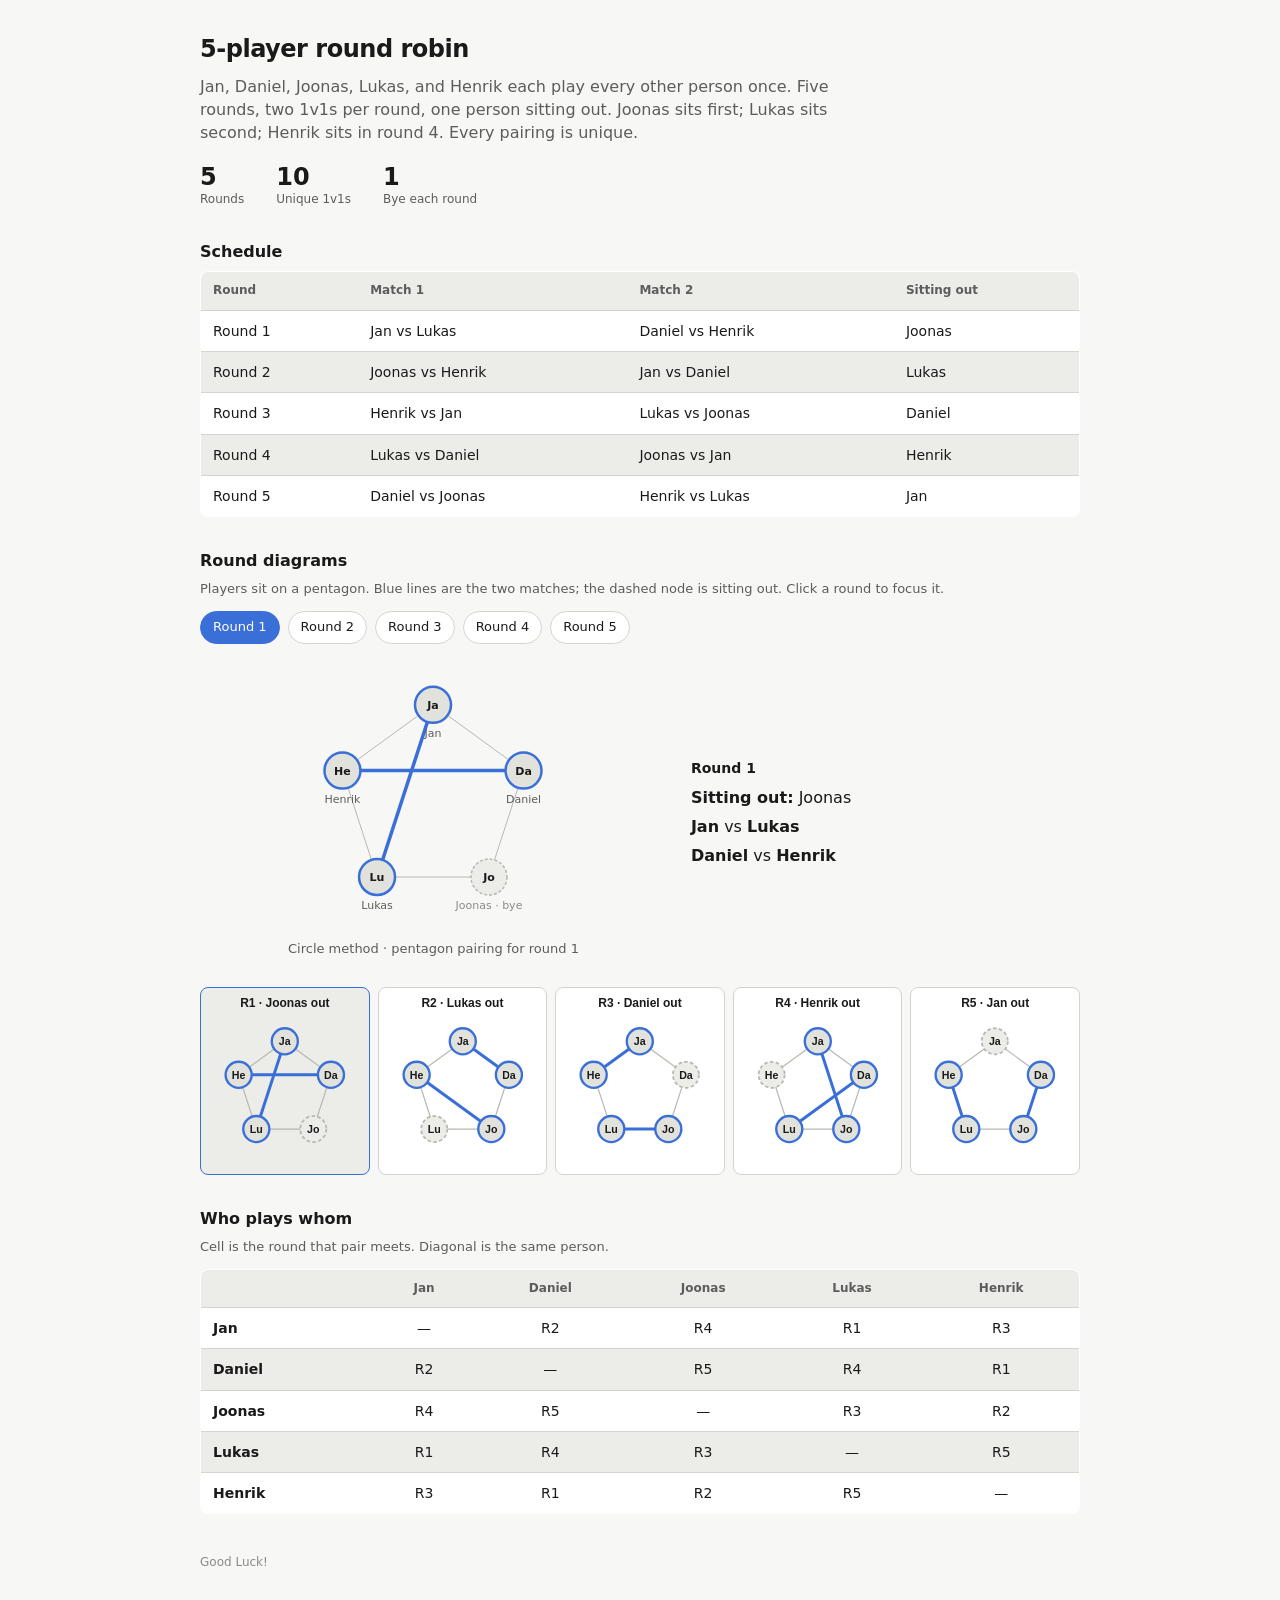
==== index.html @ f10c2149 "initial" ====
<!DOCTYPE html>
<html lang="en">
<head>
  <meta charset="utf-8" />
  <meta name="viewport" content="width=device-width, initial-scale=1" />
  <title>5-player round robin — Jan, Daniel, Joonas, Lukas, Henrik</title>
  <style>
    :root {
      --text: #1a1a1a;
      --text-secondary: #5c5c5c;
      --text-tertiary: #8a8a8a;
      --bg: #f7f7f5;
      --surface: #ffffff;
      --fill: #ecece8;
      --fill-strong: #e2e2dc;
      --stroke: #d4d4ce;
      --stroke-strong: #b8b8b0;
      --accent: #3b6fd8;
      --accent-text: #ffffff;
    }

    @media (prefers-color-scheme: dark) {
      :root {
        --text: #ececec;
        --text-secondary: #b4b4b4;
        --text-tertiary: #8c8c8c;
        --bg: #1a1a1a;
        --surface: #242424;
        --fill: #2e2e2e;
        --fill-strong: #3a3a3a;
        --stroke: #3f3f3f;
        --stroke-strong: #5a5a5a;
        --accent: #6b93e8;
        --accent-text: #111111;
      }
    }

    * { box-sizing: border-box; }

    body {
      margin: 0;
      font-family: "Segoe UI", system-ui, -apple-system, sans-serif;
      color: var(--text);
      background: var(--bg);
      line-height: 1.45;
    }

    main {
      max-width: 920px;
      margin: 0 auto;
      padding: 32px 20px 64px;
    }

    h1 {
      font-size: 24px;
      font-weight: 650;
      margin: 0 0 8px;
      letter-spacing: -0.02em;
    }

    h2 {
      font-size: 16px;
      font-weight: 650;
      margin: 32px 0 8px;
    }

    h3 {
      font-size: 14px;
      font-weight: 650;
      margin: 0 0 8px;
    }

    p { margin: 0 0 12px; }
    .lede { color: var(--text-secondary); max-width: 62ch; }
    .hint { color: var(--text-secondary); font-size: 13px; }

    .stats {
      display: flex;
      gap: 32px;
      margin: 20px 0 8px;
    }

    .stat-value {
      font-size: 24px;
      font-weight: 650;
      line-height: 1.1;
    }

    .stat-label {
      font-size: 12px;
      color: var(--text-secondary);
    }

    table {
      width: 100%;
      border-collapse: collapse;
      background: var(--surface);
      border: 1px solid var(--stroke);
      border-radius: 8px;
      overflow: hidden;
    }

    th, td {
      text-align: left;
      padding: 10px 12px;
      font-size: 14px;
      border-bottom: 1px solid var(--stroke);
    }

    th {
      font-weight: 600;
      font-size: 12px;
      color: var(--text-secondary);
      background: var(--fill);
    }

    tr:last-child td { border-bottom: none; }
    tbody tr:nth-child(even) { background: var(--fill); }
    td.center, th.center { text-align: center; }
    .matrix td:first-child, .matrix th:first-child { font-weight: 600; }

    .pills {
      display: flex;
      flex-wrap: wrap;
      gap: 8px;
      margin: 12px 0 16px;
    }

    button.pill {
      border: 1px solid var(--stroke);
      background: var(--surface);
      color: var(--text);
      border-radius: 999px;
      padding: 6px 12px;
      font: inherit;
      font-size: 13px;
      cursor: pointer;
    }

    button.pill[aria-pressed="true"] {
      background: var(--accent);
      border-color: var(--accent);
      color: var(--accent-text);
    }

    .focus {
      display: grid;
      grid-template-columns: minmax(0, 1.2fr) minmax(0, 1fr);
      gap: 24px;
      align-items: center;
      margin-bottom: 16px;
    }

    .diagram-wrap {
      text-align: center;
    }

    .diagram-wrap svg { display: block; margin: 0 auto; }

    .round-meta p { margin: 0 0 6px; }

    .minis {
      display: grid;
      grid-template-columns: repeat(5, minmax(0, 1fr));
      gap: 8px;
    }

    .mini {
      border: 1px solid var(--stroke);
      background: var(--surface);
      border-radius: 8px;
      padding: 8px;
      text-align: center;
      cursor: pointer;
      font-size: 12px;
      font-weight: 600;
      color: var(--text);
    }

    .mini.active {
      border-color: var(--accent);
      background: var(--fill);
    }

    .mini svg { display: block; margin: 4px auto 0; width: 100%; height: auto; }

    footer {
      margin-top: 40px;
      font-size: 12px;
      color: var(--text-tertiary);
    }

    @media (max-width: 720px) {
      .focus, .minis { grid-template-columns: 1fr; }
      .stats { gap: 20px; }
    }

    @media print {
      body { background: white; color: black; }
      button.pill { display: none; }
      .mini { break-inside: avoid; }
      .minis { grid-template-columns: repeat(5, 1fr); }
    }
  </style>
</head>
<body>
  <main>
    <h1>5-player round robin</h1>
    <p class="lede">
      Jan, Daniel, Joonas, Lukas, and Henrik each play every other person once.
      Five rounds, two 1v1s per round, one person sitting out. Joonas sits first;
      Lukas sits second; Henrik sits in round 4. Every pairing is unique.
    </p>

    <div class="stats">
      <div>
        <div class="stat-value">5</div>
        <div class="stat-label">Rounds</div>
      </div>
      <div>
        <div class="stat-value">10</div>
        <div class="stat-label">Unique 1v1s</div>
      </div>
      <div>
        <div class="stat-value">1</div>
        <div class="stat-label">Bye each round</div>
      </div>
    </div>

    <h2>Schedule</h2>
    <table>
      <thead>
        <tr>
          <th>Round</th>
          <th>Match 1</th>
          <th>Match 2</th>
          <th>Sitting out</th>
        </tr>
      </thead>
      <tbody id="schedule-body"></tbody>
    </table>

    <h2>Round diagrams</h2>
    <p class="hint">
      Players sit on a pentagon. Blue lines are the two matches; the dashed node is sitting out.
      Click a round to focus it.
    </p>
    <div class="pills" id="pills"></div>
    <div class="focus">
      <div class="diagram-wrap">
        <div id="focus-svg"></div>
        <p class="hint" id="focus-caption"></p>
      </div>
      <div class="round-meta" id="focus-meta"></div>
    </div>
    <div class="minis" id="minis"></div>

    <h2>Who plays whom</h2>
    <p class="hint">Cell is the round that pair meets. Diagonal is the same person.</p>
    <table class="matrix">
      <thead id="matrix-head"></thead>
      <tbody id="matrix-body"></tbody>
    </table>

    <footer>Good Luck!</footer>
  </main>

  <script>
    const PLAYERS = ["Jan", "Daniel", "Joonas", "Lukas", "Henrik"];
    const SHORT = { Jan: "Ja", Daniel: "Da", Joonas: "Jo", Lukas: "Lu", Henrik: "He" };
    const ROUNDS = [
      { round: 1, bye: "Joonas", matches: [["Jan", "Lukas"], ["Daniel", "Henrik"]] },
      { round: 2, bye: "Lukas", matches: [["Joonas", "Henrik"], ["Jan", "Daniel"]] },
      { round: 3, bye: "Daniel", matches: [["Henrik", "Jan"], ["Lukas", "Joonas"]] },
      { round: 4, bye: "Henrik", matches: [["Lukas", "Daniel"], ["Joonas", "Jan"]] },
      { round: 5, bye: "Jan", matches: [["Daniel", "Joonas"], ["Henrik", "Lukas"]] },
    ];

    const pairKey = (a, b) => [a, b].sort().join("|");
    const PAIR_ROUND = {};
    for (const r of ROUNDS) {
      for (const [a, b] of r.matches) PAIR_ROUND[pairKey(a, b)] = r.round;
    }

    const styles = getComputedStyle(document.documentElement);
    const colors = {
      text: styles.getPropertyValue("--text").trim(),
      textSecondary: styles.getPropertyValue("--text-secondary").trim(),
      textTertiary: styles.getPropertyValue("--text-tertiary").trim(),
      fill: styles.getPropertyValue("--fill").trim(),
      fillStrong: styles.getPropertyValue("--fill-strong").trim(),
      stroke: styles.getPropertyValue("--stroke-strong").trim(),
      accent: styles.getPropertyValue("--accent").trim(),
    };

    function vertex(cx, cy, r, i, n = 5) {
      const angle = -Math.PI / 2 + (i * 2 * Math.PI) / n;
      return { x: cx + r * Math.cos(angle), y: cy + r * Math.sin(angle) };
    }

    function diagramSvg(round, size, compact) {
      const cx = size / 2;
      const cy = size / 2;
      const ring = compact ? size * 0.32 : size * 0.34;
      const nodeR = compact ? 11 : 18;
      const nodes = PLAYERS.map((name, i) => ({ name, ...vertex(cx, cy, ring, i) }));
      const byName = Object.fromEntries(nodes.map((n) => [n.name, n]));
      const ns = "http://www.w3.org/2000/svg";
      const svg = document.createElementNS(ns, "svg");
      svg.setAttribute("width", String(size));
      svg.setAttribute("height", String(size));
      svg.setAttribute("viewBox", `0 0 ${size} ${size}`);
      svg.setAttribute(
        "aria-label",
        `Round ${round.round}: ${round.matches[0][0]} vs ${round.matches[0][1]}, ${round.matches[1][0]} vs ${round.matches[1][1]}, ${round.bye} sits out`
      );

      const poly = document.createElementNS(ns, "polygon");
      poly.setAttribute("points", nodes.map((n) => `${n.x},${n.y}`).join(" "));
      poly.setAttribute("fill", "none");
      poly.setAttribute("stroke", colors.stroke);
      poly.setAttribute("stroke-width", "1");
      svg.appendChild(poly);

      for (const [a, b] of round.matches) {
        const line = document.createElementNS(ns, "line");
        line.setAttribute("x1", byName[a].x);
        line.setAttribute("y1", byName[a].y);
        line.setAttribute("x2", byName[b].x);
        line.setAttribute("y2", byName[b].y);
        line.setAttribute("stroke", colors.accent);
        line.setAttribute("stroke-width", compact ? "2.5" : "3.5");
        line.setAttribute("stroke-linecap", "round");
        svg.appendChild(line);
      }

      for (const n of nodes) {
        const isBye = n.name === round.bye;
        const g = document.createElementNS(ns, "g");
        const circle = document.createElementNS(ns, "circle");
        circle.setAttribute("cx", n.x);
        circle.setAttribute("cy", n.y);
        circle.setAttribute("r", nodeR);
        circle.setAttribute("fill", isBye ? colors.fill : colors.fillStrong);
        circle.setAttribute("stroke", isBye ? colors.stroke : colors.accent);
        circle.setAttribute("stroke-width", isBye ? "1.5" : compact ? "2" : "2.5");
        if (isBye) circle.setAttribute("stroke-dasharray", "3 2");
        g.appendChild(circle);

        const initials = document.createElementNS(ns, "text");
        initials.setAttribute("x", n.x);
        initials.setAttribute("y", n.y + 1);
        initials.setAttribute("text-anchor", "middle");
        initials.setAttribute("dominant-baseline", "middle");
        initials.setAttribute("fill", colors.text);
        initials.setAttribute("font-size", compact ? "9" : "11");
        initials.setAttribute("font-weight", "600");
        initials.textContent = compact ? SHORT[n.name] : n.name.slice(0, 2);
        g.appendChild(initials);

        if (!compact) {
          const label = document.createElementNS(ns, "text");
          label.setAttribute("x", n.x);
          label.setAttribute("y", n.y + nodeR + 14);
          label.setAttribute("text-anchor", "middle");
          label.setAttribute("fill", isBye ? colors.textTertiary : colors.textSecondary);
          label.setAttribute("font-size", "11");
          label.textContent = isBye ? `${n.name} · bye` : n.name;
          g.appendChild(label);
        }
        svg.appendChild(g);
      }
      return svg;
    }

    let selected = 1;

    function render() {
      const current = ROUNDS[selected - 1];

      document.querySelectorAll("#pills .pill").forEach((btn) => {
        btn.setAttribute("aria-pressed", btn.dataset.round === String(selected) ? "true" : "false");
      });

      const focus = document.getElementById("focus-svg");
      focus.replaceChildren(diagramSvg(current, 280, false));
      document.getElementById("focus-caption").textContent =
        `Circle method · pentagon pairing for round ${current.round}`;
      document.getElementById("focus-meta").innerHTML =
        `<h3>Round ${current.round}</h3>` +
        `<p><strong>Sitting out:</strong> ${current.bye}</p>` +
        current.matches.map(([a, b]) => `<p><strong>${a}</strong> vs <strong>${b}</strong></p>`).join("");

      document.querySelectorAll(".mini").forEach((el) => {
        el.classList.toggle("active", el.dataset.round === String(selected));
      });
    }

    function init() {
      const scheduleBody = document.getElementById("schedule-body");
      for (const r of ROUNDS) {
        const tr = document.createElement("tr");
        tr.innerHTML =
          `<td>Round ${r.round}</td>` +
          `<td>${r.matches[0][0]} vs ${r.matches[0][1]}</td>` +
          `<td>${r.matches[1][0]} vs ${r.matches[1][1]}</td>` +
          `<td>${r.bye}</td>`;
        scheduleBody.appendChild(tr);
      }

      const pills = document.getElementById("pills");
      for (const r of ROUNDS) {
        const btn = document.createElement("button");
        btn.type = "button";
        btn.className = "pill";
        btn.dataset.round = String(r.round);
        btn.textContent = `Round ${r.round}`;
        btn.addEventListener("click", () => {
          selected = r.round;
          render();
        });
        pills.appendChild(btn);
      }

      const minis = document.getElementById("minis");
      for (const r of ROUNDS) {
        const card = document.createElement("button");
        card.type = "button";
        card.className = "mini";
        card.dataset.round = String(r.round);
        card.append(`R${r.round} · ${r.bye} out`);
        card.appendChild(diagramSvg(r, 128, true));
        card.addEventListener("click", () => {
          selected = r.round;
          render();
        });
        minis.appendChild(card);
      }

      const head = document.getElementById("matrix-head");
      const headRow = document.createElement("tr");
      headRow.innerHTML = `<th></th>` + PLAYERS.map((p) => `<th class="center">${p}</th>`).join("");
      head.appendChild(headRow);

      const body = document.getElementById("matrix-body");
      for (const row of PLAYERS) {
        const tr = document.createElement("tr");
        const cells = PLAYERS.map((col) => {
          if (row === col) return `<td class="center">—</td>`;
          return `<td class="center">R${PAIR_ROUND[pairKey(row, col)]}</td>`;
        }).join("");
        tr.innerHTML = `<td>${row}</td>` + cells;
        body.appendChild(tr);
      }

      render();
    }

    init();
  </script>
</body>
</html>
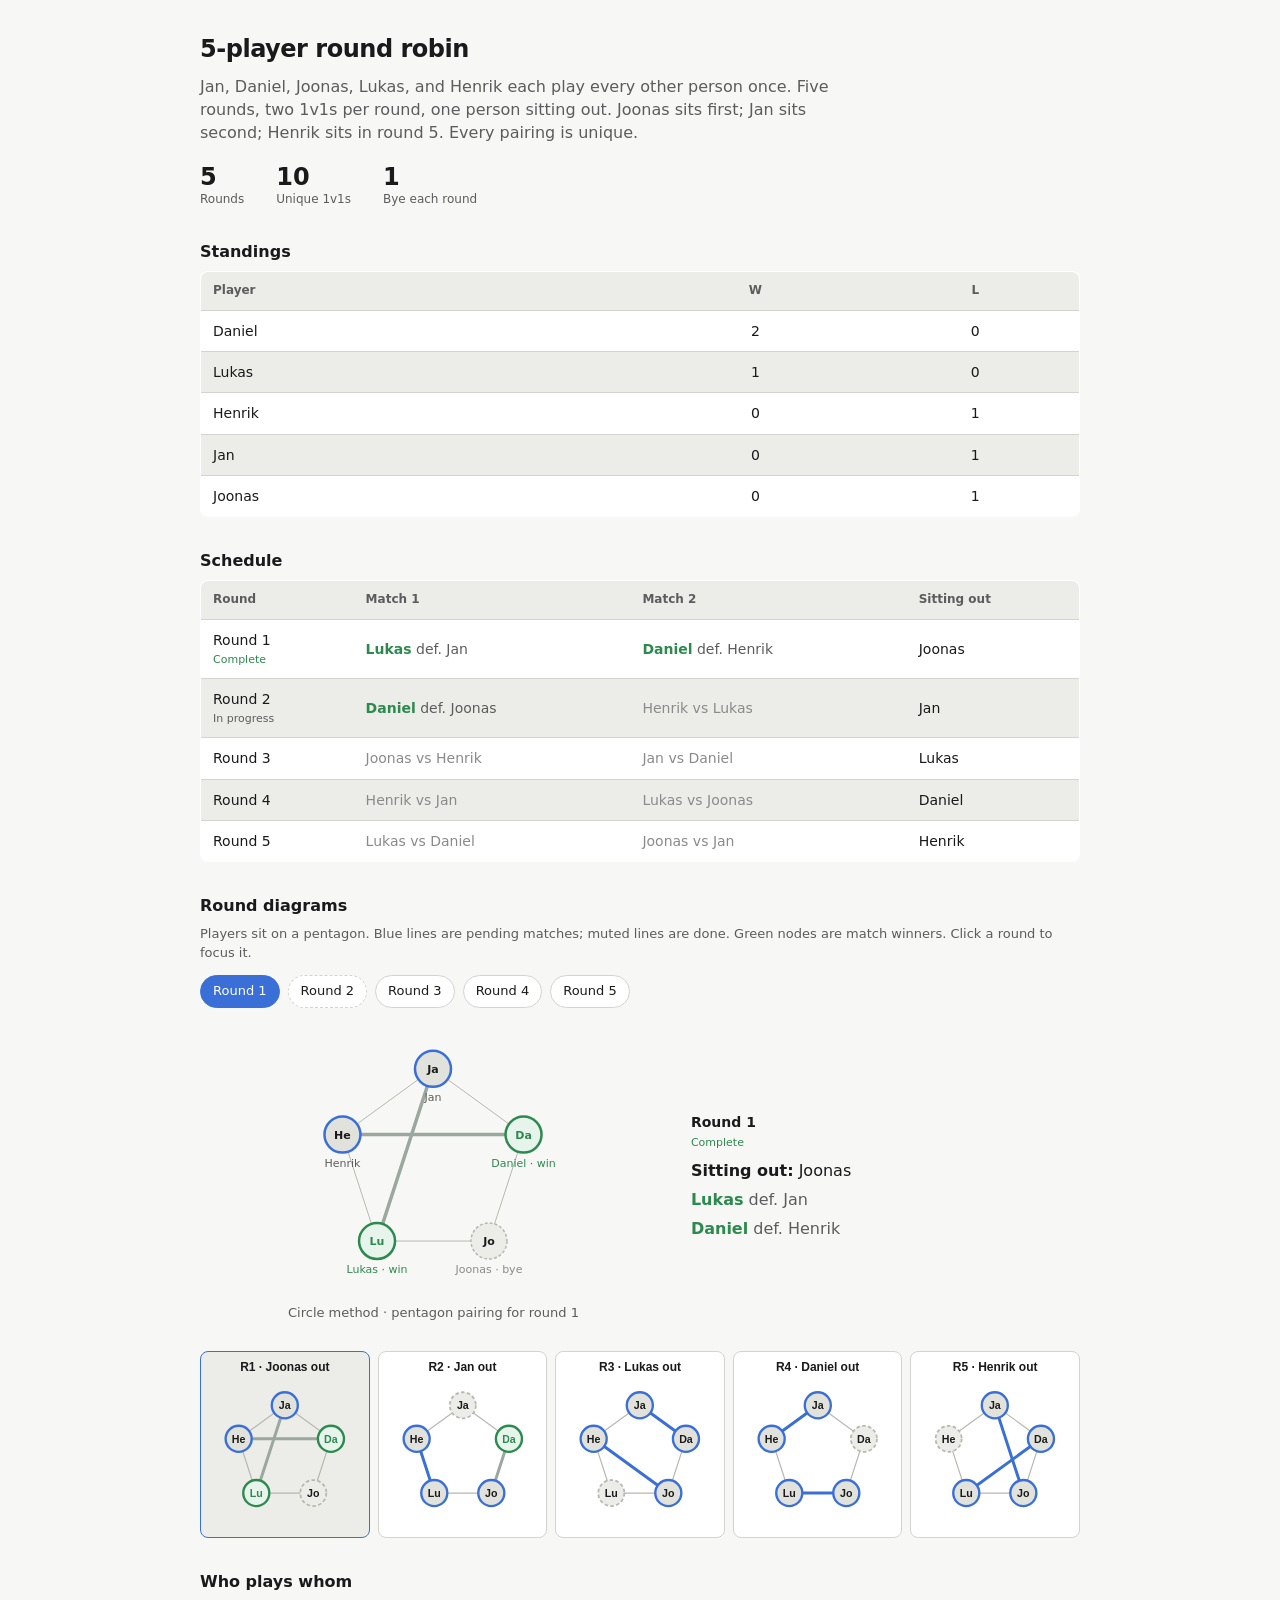
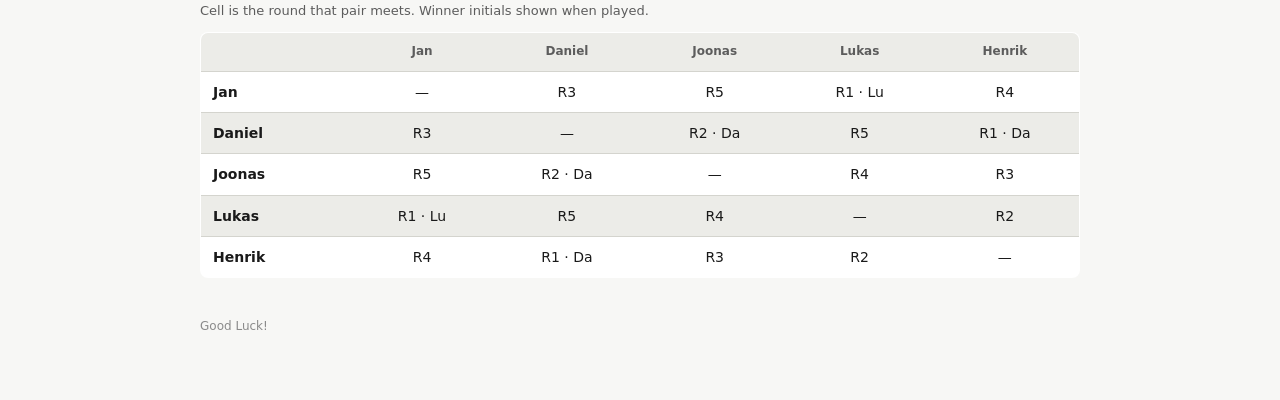
==== commit b982b349: "updated winnings" ====
--- a/index.html
+++ b/index.html
@@ -17,6 +17,9 @@
       --stroke-strong: #b8b8b0;
       --accent: #3b6fd8;
       --accent-text: #ffffff;
+      --win: #2d8a4e;
+      --win-fill: #e6f4eb;
+      --done-stroke: #9aa89f;
     }
 
     @media (prefers-color-scheme: dark) {
@@ -32,6 +35,9 @@
         --stroke-strong: #5a5a5a;
         --accent: #6b93e8;
         --accent-text: #111111;
+        --win: #5cb87a;
+        --win-fill: #1e3326;
+        --done-stroke: #6a756e;
       }
     }
 
@@ -118,6 +124,29 @@
     tbody tr:nth-child(even) { background: var(--fill); }
     td.center, th.center { text-align: center; }
     .matrix td:first-child, .matrix th:first-child { font-weight: 600; }
+
+    .winner { font-weight: 650; color: var(--win); }
+    .match-done { color: var(--text-secondary); }
+    .match-pending { color: var(--text-tertiary); }
+    .round-status {
+      display: block;
+      font-size: 11px;
+      font-weight: 500;
+      color: var(--text-tertiary);
+      margin-top: 2px;
+    }
+    .round-status.complete { color: var(--win); }
+    .round-status.partial { color: var(--text-secondary); }
+
+    button.pill.round-complete:not([aria-pressed="true"]) {
+      border-color: var(--win);
+    }
+    button.pill.round-partial:not([aria-pressed="true"]) {
+      border-style: dashed;
+    }
+
+    .standings { margin-top: 8px; }
+    .standings td.center, .standings th.center { text-align: center; }
 
     .pills {
       display: flex;
@@ -209,7 +238,7 @@
     <p class="lede">
       Jan, Daniel, Joonas, Lukas, and Henrik each play every other person once.
       Five rounds, two 1v1s per round, one person sitting out. Joonas sits first;
-      Lukas sits second; Henrik sits in round 4. Every pairing is unique.
+      Jan sits second; Henrik sits in round 5. Every pairing is unique.
     </p>
 
     <div class="stats">
@@ -227,6 +256,18 @@
       </div>
     </div>
 
+    <h2>Standings</h2>
+    <table class="standings">
+      <thead>
+        <tr>
+          <th>Player</th>
+          <th class="center">W</th>
+          <th class="center">L</th>
+        </tr>
+      </thead>
+      <tbody id="standings-body"></tbody>
+    </table>
+
     <h2>Schedule</h2>
     <table>
       <thead>
@@ -242,8 +283,8 @@
 
     <h2>Round diagrams</h2>
     <p class="hint">
-      Players sit on a pentagon. Blue lines are the two matches; the dashed node is sitting out.
-      Click a round to focus it.
+      Players sit on a pentagon. Blue lines are pending matches; muted lines are done.
+      Green nodes are match winners. Click a round to focus it.
     </p>
     <div class="pills" id="pills"></div>
     <div class="focus">
@@ -256,7 +297,7 @@
     <div class="minis" id="minis"></div>
 
     <h2>Who plays whom</h2>
-    <p class="hint">Cell is the round that pair meets. Diagonal is the same person.</p>
+    <p class="hint">Cell is the round that pair meets. Winner initials shown when played.</p>
     <table class="matrix">
       <thead id="matrix-head"></thead>
       <tbody id="matrix-body"></tbody>
@@ -270,16 +311,77 @@
     const SHORT = { Jan: "Ja", Daniel: "Da", Joonas: "Jo", Lukas: "Lu", Henrik: "He" };
     const ROUNDS = [
       { round: 1, bye: "Joonas", matches: [["Jan", "Lukas"], ["Daniel", "Henrik"]] },
-      { round: 2, bye: "Lukas", matches: [["Joonas", "Henrik"], ["Jan", "Daniel"]] },
-      { round: 3, bye: "Daniel", matches: [["Henrik", "Jan"], ["Lukas", "Joonas"]] },
-      { round: 4, bye: "Henrik", matches: [["Lukas", "Daniel"], ["Joonas", "Jan"]] },
-      { round: 5, bye: "Jan", matches: [["Daniel", "Joonas"], ["Henrik", "Lukas"]] },
+      { round: 2, bye: "Jan", matches: [["Daniel", "Joonas"], ["Henrik", "Lukas"]] },
+      { round: 3, bye: "Lukas", matches: [["Joonas", "Henrik"], ["Jan", "Daniel"]] },
+      { round: 4, bye: "Daniel", matches: [["Henrik", "Jan"], ["Lukas", "Joonas"]] },
+      { round: 5, bye: "Henrik", matches: [["Lukas", "Daniel"], ["Joonas", "Jan"]] },
     ];
+
+    const RESULTS = {
+      1: ["Lukas", "Daniel"],
+      2: ["Daniel", null],
+    };
 
     const pairKey = (a, b) => [a, b].sort().join("|");
     const PAIR_ROUND = {};
+    const PAIR_WINNER = {};
     for (const r of ROUNDS) {
-      for (const [a, b] of r.matches) PAIR_ROUND[pairKey(a, b)] = r.round;
+      const roundResults = RESULTS[r.round] || [];
+      r.matches.forEach(([a, b], i) => {
+        PAIR_ROUND[pairKey(a, b)] = r.round;
+        const winner = roundResults[i];
+        if (winner) PAIR_WINNER[pairKey(a, b)] = winner;
+      });
+    }
+
+    function formatMatch([a, b], winner) {
+      if (!winner) {
+        return `<span class="match-pending">${a} vs ${b}</span>`;
+      }
+      const loser = winner === a ? b : a;
+      return `<span class="match-done"><span class="winner">${winner}</span> def. ${loser}</span>`;
+    }
+
+    function roundStatus(roundNum) {
+      const round = ROUNDS.find((r) => r.round === roundNum);
+      const results = RESULTS[roundNum];
+      if (!results) return null;
+      const played = results.filter(Boolean).length;
+      if (played === 0) return null;
+      if (played === round.matches.length) return "complete";
+      return "partial";
+    }
+
+    function roundStatusLabel(roundNum) {
+      const status = roundStatus(roundNum);
+      if (status === "complete") return "Complete";
+      if (status === "partial") return "In progress";
+      return null;
+    }
+
+    function computeStandings() {
+      const record = Object.fromEntries(PLAYERS.map((p) => [p, { wins: 0, losses: 0 }]));
+      for (const r of ROUNDS) {
+        const roundResults = RESULTS[r.round] || [];
+        r.matches.forEach(([a, b], i) => {
+          const winner = roundResults[i];
+          if (!winner) return;
+          const loser = winner === a ? b : a;
+          record[winner].wins += 1;
+          record[loser].losses += 1;
+        });
+      }
+      return PLAYERS.map((p) => ({ player: p, ...record[p] }))
+        .sort((a, b) => b.wins - a.wins || a.losses - b.losses || a.player.localeCompare(b.player));
+    }
+
+    function matrixCell(row, col) {
+      if (row === col) return "—";
+      const key = pairKey(row, col);
+      const round = PAIR_ROUND[key];
+      const winner = PAIR_WINNER[key];
+      if (!winner) return `R${round}`;
+      return `R${round} · ${SHORT[winner]}`;
     }
 
     const styles = getComputedStyle(document.documentElement);
@@ -291,7 +393,19 @@
       fillStrong: styles.getPropertyValue("--fill-strong").trim(),
       stroke: styles.getPropertyValue("--stroke-strong").trim(),
       accent: styles.getPropertyValue("--accent").trim(),
+      win: styles.getPropertyValue("--win").trim(),
+      winFill: styles.getPropertyValue("--win-fill").trim(),
+      doneStroke: styles.getPropertyValue("--done-stroke").trim(),
     };
+
+    function roundWinners(roundNum) {
+      const winners = new Set();
+      const results = RESULTS[roundNum] || [];
+      for (const w of results) {
+        if (w) winners.add(w);
+      }
+      return winners;
+    }
 
     function vertex(cx, cy, r, i, n = 5) {
       const angle = -Math.PI / 2 + (i * 2 * Math.PI) / n;
@@ -322,27 +436,32 @@
       poly.setAttribute("stroke-width", "1");
       svg.appendChild(poly);
 
-      for (const [a, b] of round.matches) {
+      const roundResults = RESULTS[round.round] || [];
+      const winners = roundWinners(round.round);
+
+      round.matches.forEach(([a, b], i) => {
+        const winner = roundResults[i];
         const line = document.createElementNS(ns, "line");
         line.setAttribute("x1", byName[a].x);
         line.setAttribute("y1", byName[a].y);
         line.setAttribute("x2", byName[b].x);
         line.setAttribute("y2", byName[b].y);
-        line.setAttribute("stroke", colors.accent);
+        line.setAttribute("stroke", winner ? colors.doneStroke : colors.accent);
         line.setAttribute("stroke-width", compact ? "2.5" : "3.5");
         line.setAttribute("stroke-linecap", "round");
         svg.appendChild(line);
-      }
+      });
 
       for (const n of nodes) {
         const isBye = n.name === round.bye;
+        const isWinner = winners.has(n.name);
         const g = document.createElementNS(ns, "g");
         const circle = document.createElementNS(ns, "circle");
         circle.setAttribute("cx", n.x);
         circle.setAttribute("cy", n.y);
         circle.setAttribute("r", nodeR);
-        circle.setAttribute("fill", isBye ? colors.fill : colors.fillStrong);
-        circle.setAttribute("stroke", isBye ? colors.stroke : colors.accent);
+        circle.setAttribute("fill", isBye ? colors.fill : isWinner ? colors.winFill : colors.fillStrong);
+        circle.setAttribute("stroke", isBye ? colors.stroke : isWinner ? colors.win : colors.accent);
         circle.setAttribute("stroke-width", isBye ? "1.5" : compact ? "2" : "2.5");
         if (isBye) circle.setAttribute("stroke-dasharray", "3 2");
         g.appendChild(circle);
@@ -352,7 +471,7 @@
         initials.setAttribute("y", n.y + 1);
         initials.setAttribute("text-anchor", "middle");
         initials.setAttribute("dominant-baseline", "middle");
-        initials.setAttribute("fill", colors.text);
+        initials.setAttribute("fill", isWinner ? colors.win : colors.text);
         initials.setAttribute("font-size", compact ? "9" : "11");
         initials.setAttribute("font-weight", "600");
         initials.textContent = compact ? SHORT[n.name] : n.name.slice(0, 2);
@@ -363,9 +482,9 @@
           label.setAttribute("x", n.x);
           label.setAttribute("y", n.y + nodeR + 14);
           label.setAttribute("text-anchor", "middle");
-          label.setAttribute("fill", isBye ? colors.textTertiary : colors.textSecondary);
+          label.setAttribute("fill", isBye ? colors.textTertiary : isWinner ? colors.win : colors.textSecondary);
           label.setAttribute("font-size", "11");
-          label.textContent = isBye ? `${n.name} · bye` : n.name;
+          label.textContent = isBye ? `${n.name} · bye` : isWinner ? `${n.name} · win` : n.name;
           g.appendChild(label);
         }
         svg.appendChild(g);
@@ -386,10 +505,12 @@
       focus.replaceChildren(diagramSvg(current, 280, false));
       document.getElementById("focus-caption").textContent =
         `Circle method · pentagon pairing for round ${current.round}`;
+      const status = roundStatusLabel(current.round);
+      const roundResults = RESULTS[current.round] || [];
       document.getElementById("focus-meta").innerHTML =
-        `<h3>Round ${current.round}</h3>` +
+        `<h3>Round ${current.round}${status ? ` <span class="round-status ${roundStatus(current.round)}">${status}</span>` : ""}</h3>` +
         `<p><strong>Sitting out:</strong> ${current.bye}</p>` +
-        current.matches.map(([a, b]) => `<p><strong>${a}</strong> vs <strong>${b}</strong></p>`).join("");
+        current.matches.map(([a, b], i) => `<p>${formatMatch([a, b], roundResults[i] || null)}</p>`).join("");
 
       document.querySelectorAll(".mini").forEach((el) => {
         el.classList.toggle("active", el.dataset.round === String(selected));
@@ -397,13 +518,25 @@
     }
 
     function init() {
+      const standingsBody = document.getElementById("standings-body");
+      for (const { player, wins, losses } of computeStandings()) {
+        const tr = document.createElement("tr");
+        tr.innerHTML =
+          `<td>${player}</td>` +
+          `<td class="center">${wins}</td>` +
+          `<td class="center">${losses}</td>`;
+        standingsBody.appendChild(tr);
+      }
+
       const scheduleBody = document.getElementById("schedule-body");
       for (const r of ROUNDS) {
+        const roundResults = RESULTS[r.round] || [];
+        const status = roundStatusLabel(r.round);
         const tr = document.createElement("tr");
         tr.innerHTML =
-          `<td>Round ${r.round}</td>` +
-          `<td>${r.matches[0][0]} vs ${r.matches[0][1]}</td>` +
-          `<td>${r.matches[1][0]} vs ${r.matches[1][1]}</td>` +
+          `<td>Round ${r.round}${status ? `<span class="round-status ${roundStatus(r.round)}">${status}</span>` : ""}</td>` +
+          `<td>${formatMatch(r.matches[0], roundResults[0] || null)}</td>` +
+          `<td>${formatMatch(r.matches[1], roundResults[1] || null)}</td>` +
           `<td>${r.bye}</td>`;
         scheduleBody.appendChild(tr);
       }
@@ -412,7 +545,8 @@
       for (const r of ROUNDS) {
         const btn = document.createElement("button");
         btn.type = "button";
-        btn.className = "pill";
+        const status = roundStatus(r.round);
+        btn.className = "pill" + (status === "complete" ? " round-complete" : status === "partial" ? " round-partial" : "");
         btn.dataset.round = String(r.round);
         btn.textContent = `Round ${r.round}`;
         btn.addEventListener("click", () => {
@@ -447,7 +581,7 @@
         const tr = document.createElement("tr");
         const cells = PLAYERS.map((col) => {
           if (row === col) return `<td class="center">—</td>`;
-          return `<td class="center">R${PAIR_ROUND[pairKey(row, col)]}</td>`;
+          return `<td class="center">${matrixCell(row, col)}</td>`;
         }).join("");
         tr.innerHTML = `<td>${row}</td>` + cells;
         body.appendChild(tr);
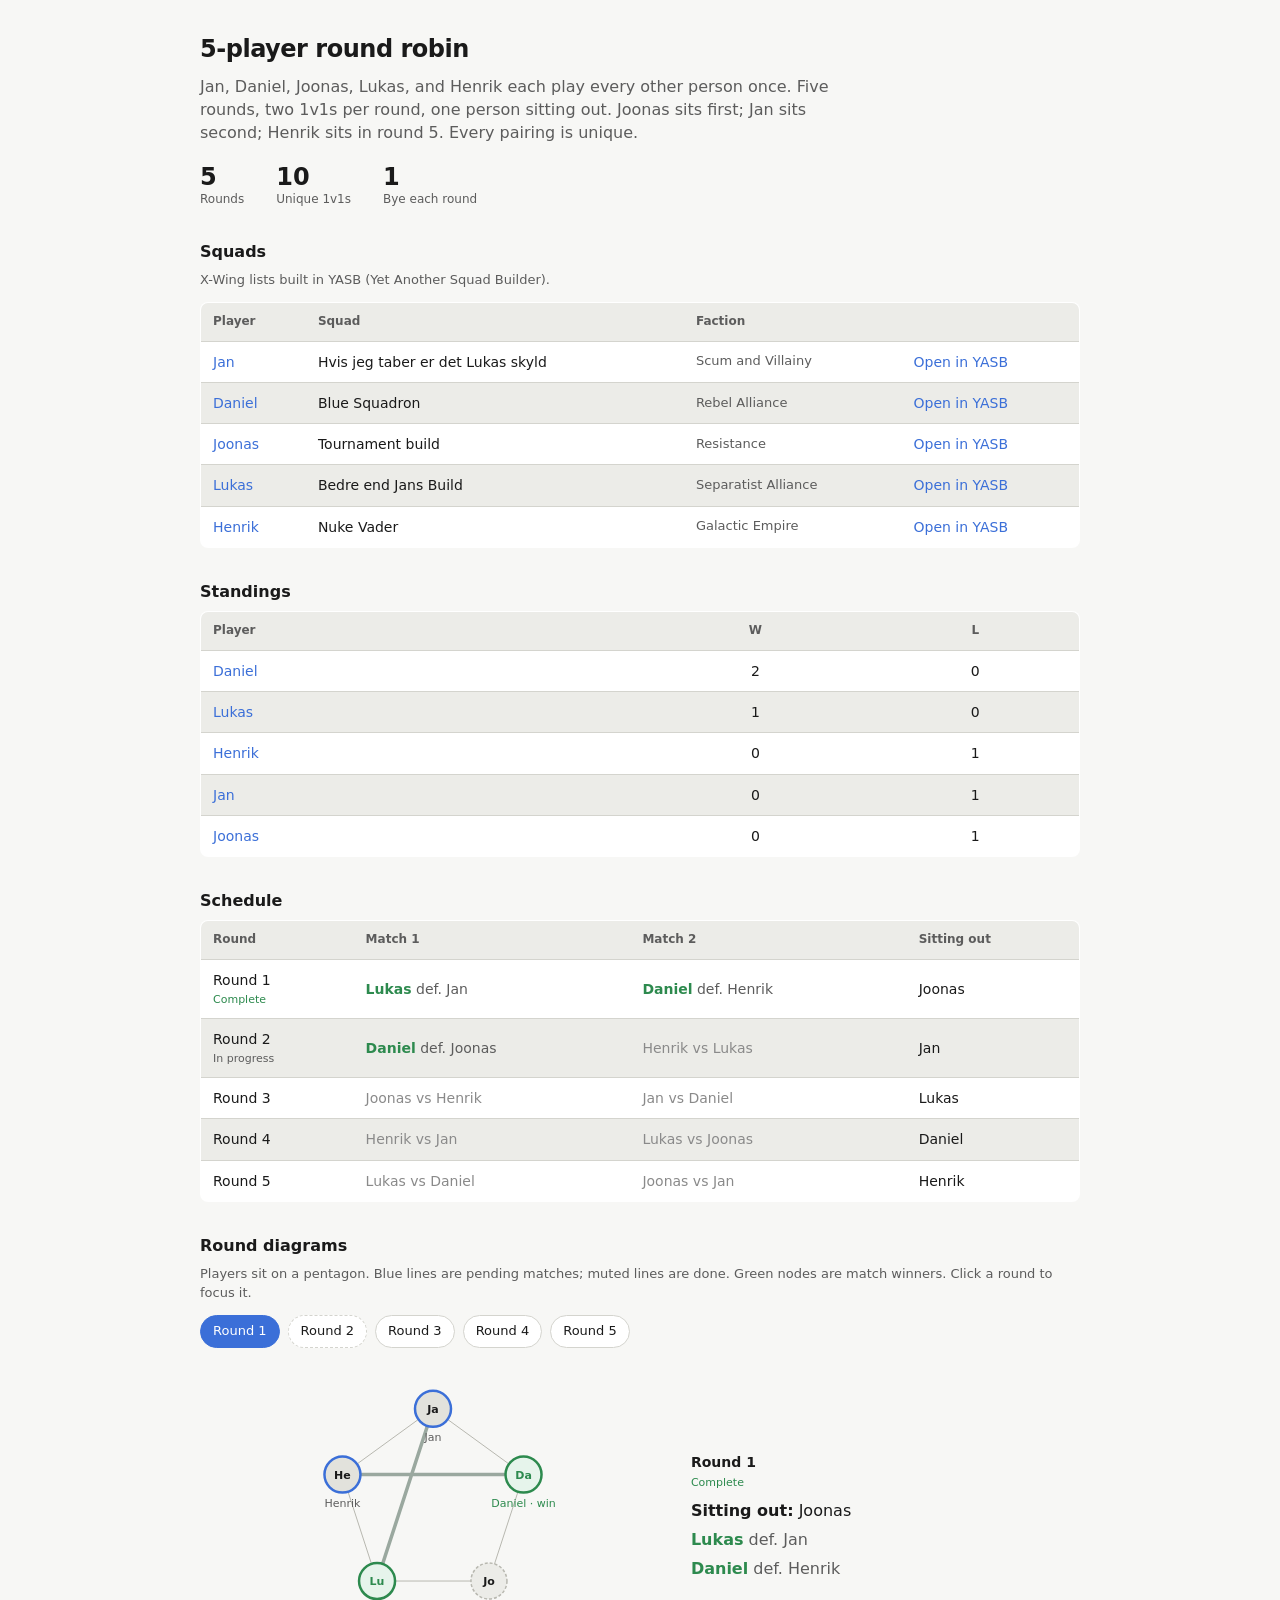
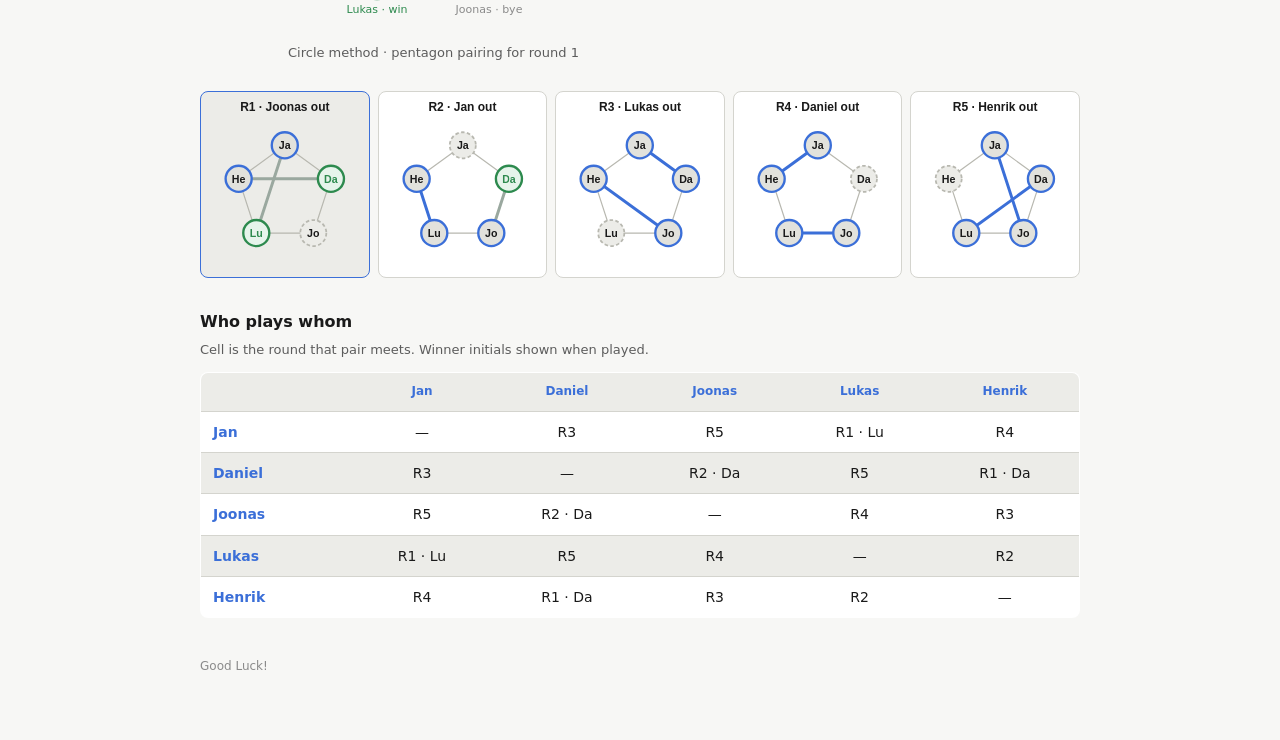
==== commit ea4199c3: "yasb" ====
--- a/index.html
+++ b/index.html
@@ -148,6 +148,15 @@
     .standings { margin-top: 8px; }
     .standings td.center, .standings th.center { text-align: center; }
 
+    a {
+      color: var(--accent);
+      text-decoration: none;
+    }
+    a:hover { text-decoration: underline; }
+
+    .builds td:last-child { white-space: nowrap; }
+    .faction { color: var(--text-secondary); font-size: 13px; }
+
     .pills {
       display: flex;
       flex-wrap: wrap;
@@ -256,6 +265,20 @@
       </div>
     </div>
 
+    <h2>Squads</h2>
+    <p class="hint">X-Wing lists built in YASB (Yet Another Squad Builder).</p>
+    <table class="builds">
+      <thead>
+        <tr>
+          <th>Player</th>
+          <th>Squad</th>
+          <th>Faction</th>
+          <th></th>
+        </tr>
+      </thead>
+      <tbody id="builds-body"></tbody>
+    </table>
+
     <h2>Standings</h2>
     <table class="standings">
       <thead>
@@ -309,6 +332,33 @@
   <script>
     const PLAYERS = ["Jan", "Daniel", "Joonas", "Lukas", "Henrik"];
     const SHORT = { Jan: "Ja", Daniel: "Da", Joonas: "Jo", Lukas: "Lu", Henrik: "He" };
+    const BUILDS = {
+      Henrik: {
+        url: "https://yasb.app/?f=Galactic%20Empire&d=v10ZsZ50Z469XWW186WW102W633WY565X116W381W105Y566X127W105Y217X119W338&sn=Nuke%20Vader&obs=gascloud1,gascloud2,gascloud3",
+        name: "Nuke Vader",
+        faction: "Galactic Empire",
+      },
+      Joonas: {
+        url: "https://yasb.app/?f=Resistance&d=v10ZsZ50Z244X342WWW173W30WW174WWWW193Y239X172W127WWWY254X5WWW175W360Y735X172W626WW186W175W&sn=Tournament%20build&obs=gascloud3,gascloud4,gascloud1",
+        name: "Tournament build",
+        faction: "Resistance",
+      },
+      Jan: {
+        url: "https://yasb.app/?f=Scum%20and%20Villainy&d=v10ZsZ50Z119X121WW93WW105WY103X121WWW453W71WWWW153W89Y719X121W608W445&sn=Hvis%20jeg%20taber%20er%20det%20Lukas%20skyld&obs=coreasteroid5,coreasteroid1,coreasteroid2",
+        name: "Hvis jeg taber er det Lukas skyld",
+        faction: "Scum and Villainy",
+      },
+      Lukas: {
+        url: "https://yasb.app/?f=Separatist%20Alliance&d=v10ZsZ50Z429XWWW218WW92WW370W334Y357XW127W255W633WW625Y272X204WWWWW624W425WW106W216&sn=Bedre%20end%20Jans%20Build&obs=gascloud1,gascloud2,gascloud3",
+        name: "Bedre end Jans Build",
+        faction: "Separatist Alliance",
+      },
+      Daniel: {
+        url: "https://yasb.app/?f=Rebel%20Alliance&d=v10ZsZ50Z1XW4WW142Y1XW4WW142Y1XW4WW142Y33XWW333W453WW639Y31XW51W46WW639&sn=Blue%20Squadron&obs=core2asteroid0,core2asteroid2,coreasteroid0",
+        name: "Blue Squadron",
+        faction: "Rebel Alliance",
+      },
+    };
     const ROUNDS = [
       { round: 1, bye: "Joonas", matches: [["Jan", "Lukas"], ["Daniel", "Henrik"]] },
       { round: 2, bye: "Jan", matches: [["Daniel", "Joonas"], ["Henrik", "Lukas"]] },
@@ -373,6 +423,12 @@
       }
       return PLAYERS.map((p) => ({ player: p, ...record[p] }))
         .sort((a, b) => b.wins - a.wins || a.losses - b.losses || a.player.localeCompare(b.player));
+    }
+
+    function playerLink(name) {
+      const build = BUILDS[name];
+      if (!build) return name;
+      return `<a href="${build.url}" target="_blank" rel="noopener noreferrer">${name}</a>`;
     }
 
     function matrixCell(row, col) {
@@ -518,11 +574,23 @@
     }
 
     function init() {
+      const buildsBody = document.getElementById("builds-body");
+      for (const player of PLAYERS) {
+        const build = BUILDS[player];
+        const tr = document.createElement("tr");
+        tr.innerHTML =
+          `<td>${playerLink(player)}</td>` +
+          `<td>${build.name}</td>` +
+          `<td class="faction">${build.faction}</td>` +
+          `<td><a href="${build.url}" target="_blank" rel="noopener noreferrer">Open in YASB</a></td>`;
+        buildsBody.appendChild(tr);
+      }
+
       const standingsBody = document.getElementById("standings-body");
       for (const { player, wins, losses } of computeStandings()) {
         const tr = document.createElement("tr");
         tr.innerHTML =
-          `<td>${player}</td>` +
+          `<td>${playerLink(player)}</td>` +
           `<td class="center">${wins}</td>` +
           `<td class="center">${losses}</td>`;
         standingsBody.appendChild(tr);
@@ -573,7 +641,7 @@
 
       const head = document.getElementById("matrix-head");
       const headRow = document.createElement("tr");
-      headRow.innerHTML = `<th></th>` + PLAYERS.map((p) => `<th class="center">${p}</th>`).join("");
+      headRow.innerHTML = `<th></th>` + PLAYERS.map((p) => `<th class="center">${playerLink(p)}</th>`).join("");
       head.appendChild(headRow);
 
       const body = document.getElementById("matrix-body");
@@ -583,7 +651,7 @@
           if (row === col) return `<td class="center">—</td>`;
           return `<td class="center">${matrixCell(row, col)}</td>`;
         }).join("");
-        tr.innerHTML = `<td>${row}</td>` + cells;
+        tr.innerHTML = `<td>${playerLink(row)}</td>` + cells;
         body.appendChild(tr);
       }
 
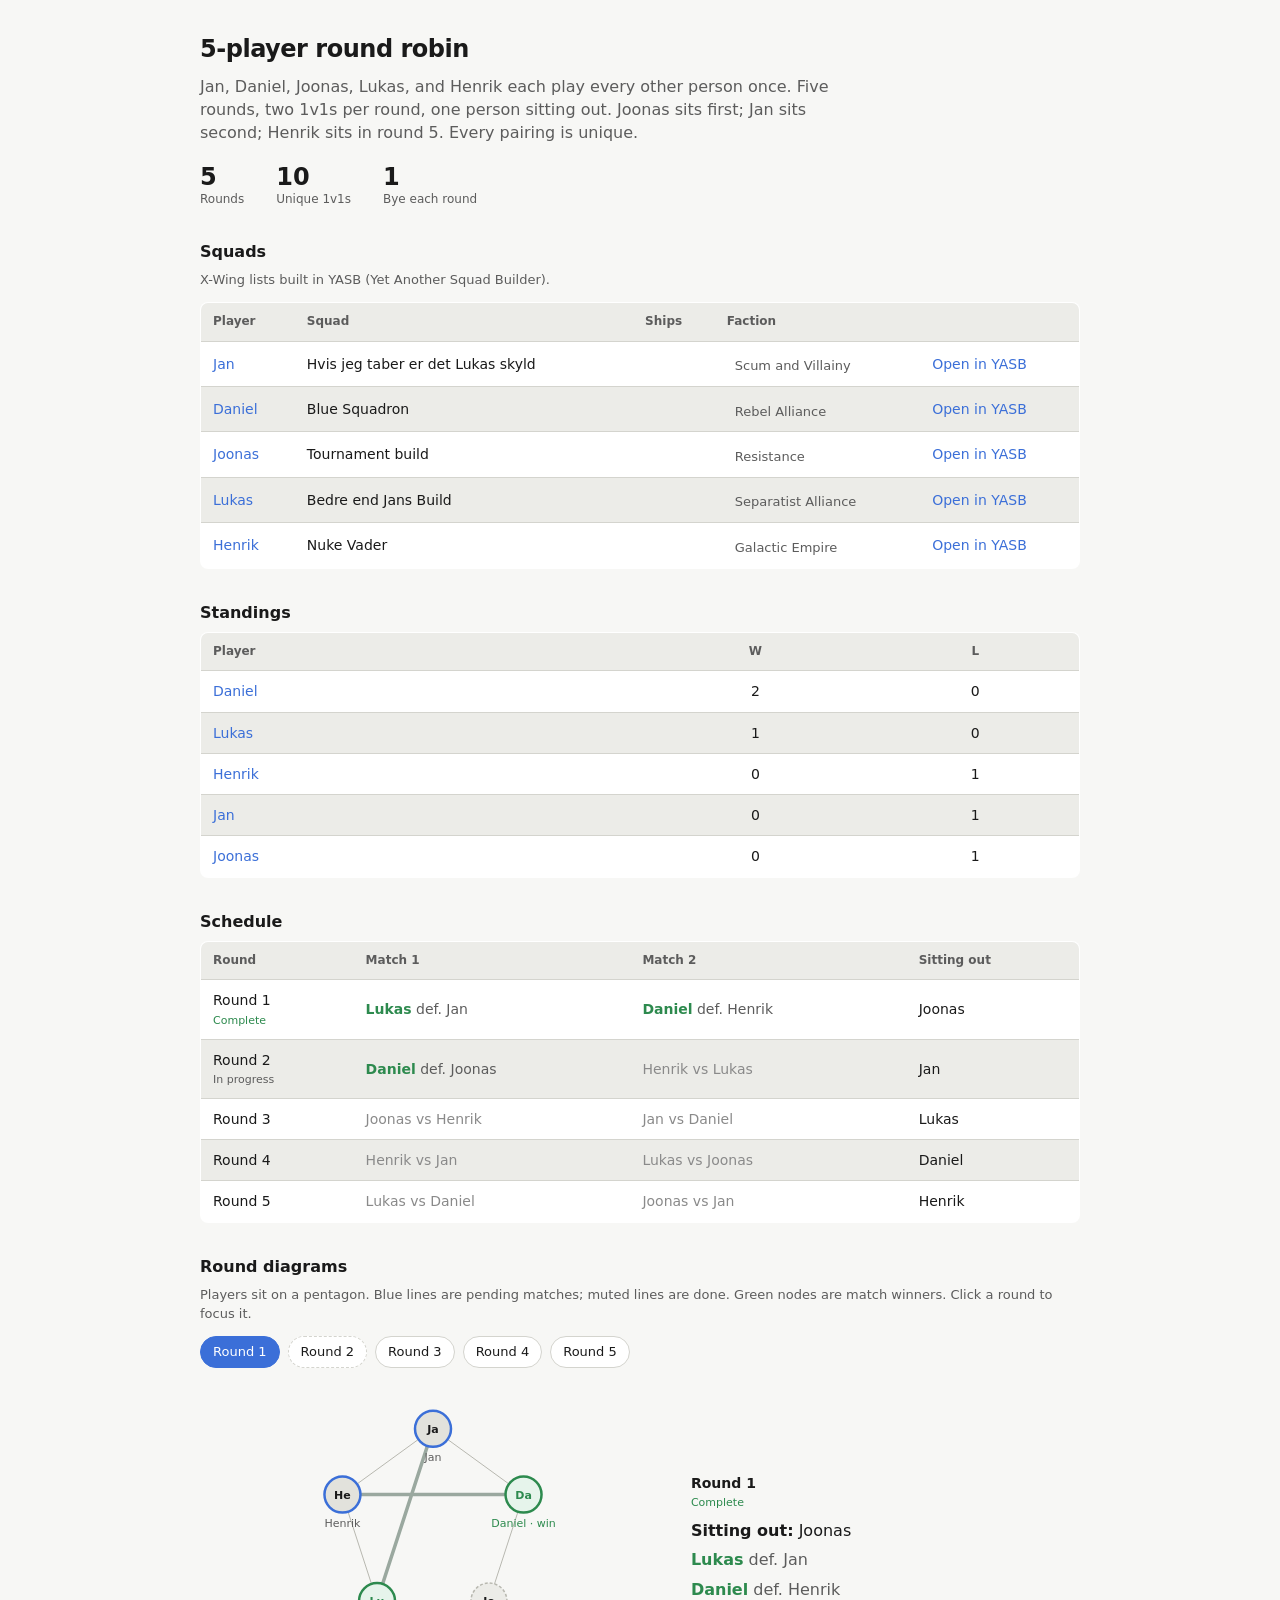
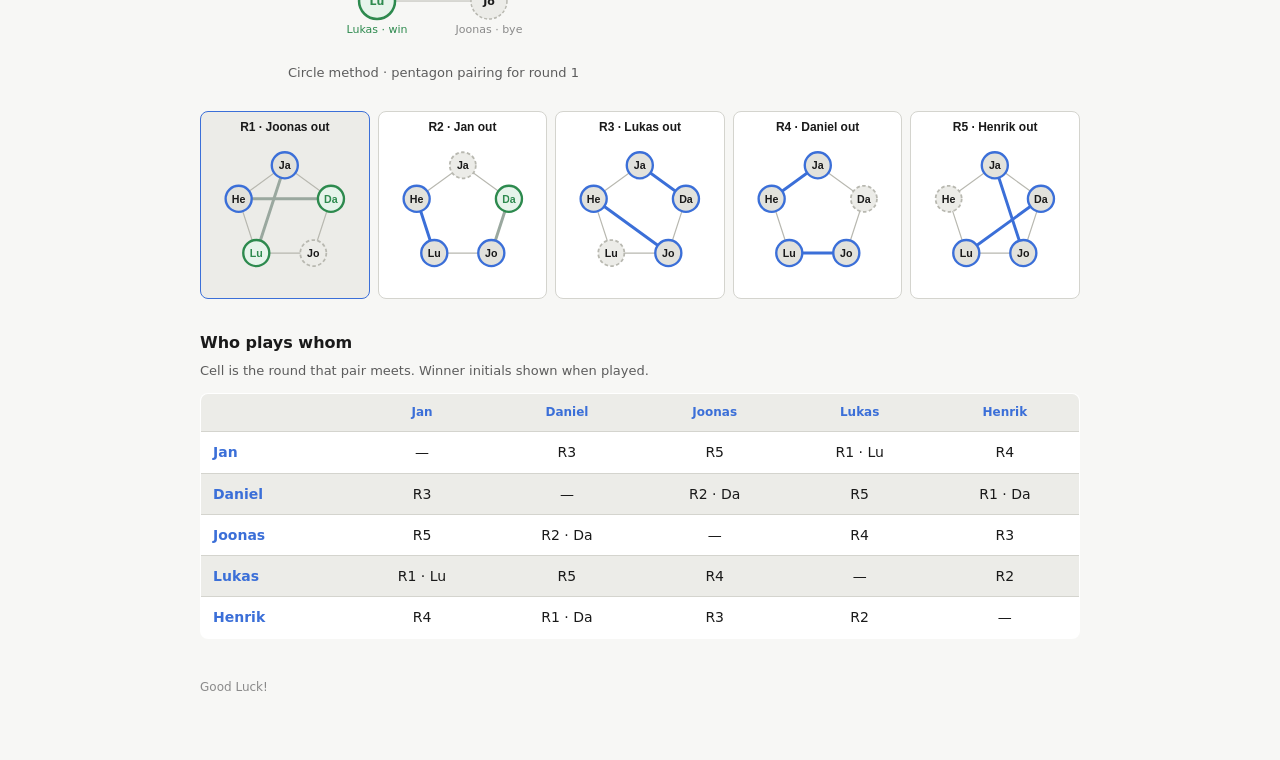
==== commit e2d34a0e: "ships" ====
--- a/index.html
+++ b/index.html
@@ -4,6 +4,7 @@
   <meta charset="utf-8" />
   <meta name="viewport" content="width=device-width, initial-scale=1" />
   <title>5-player round robin — Jan, Daniel, Joonas, Lukas, Henrik</title>
+  <link rel="stylesheet" href="https://yasb.app/fonts/xwing-miniatures.css" />
   <style>
     :root {
       --text: #1a1a1a;
@@ -157,6 +158,33 @@
     .builds td:last-child { white-space: nowrap; }
     .faction { color: var(--text-secondary); font-size: 13px; }
 
+    .faction-cell {
+      display: inline-flex;
+      align-items: center;
+      gap: 8px;
+      color: var(--text-secondary);
+      font-size: 13px;
+    }
+
+    .faction-cell i {
+      font-size: 22px;
+      line-height: 1;
+      color: var(--text);
+    }
+
+    .ship-icons {
+      display: flex;
+      flex-wrap: wrap;
+      gap: 6px;
+      align-items: center;
+    }
+
+    .ship-icons i {
+      font-size: 28px;
+      line-height: 1;
+      color: var(--text);
+    }
+
     .pills {
       display: flex;
       flex-wrap: wrap;
@@ -272,6 +300,7 @@
         <tr>
           <th>Player</th>
           <th>Squad</th>
+          <th>Ships</th>
           <th>Faction</th>
           <th></th>
         </tr>
@@ -332,31 +361,61 @@
   <script>
     const PLAYERS = ["Jan", "Daniel", "Joonas", "Lukas", "Henrik"];
     const SHORT = { Jan: "Ja", Daniel: "Da", Joonas: "Jo", Lukas: "Lu", Henrik: "He" };
+    const FACTION_ICONS = {
+      "Galactic Empire": "empire",
+      "Rebel Alliance": "rebel",
+      "Scum and Villainy": "scum",
+      "Resistance": "rebel-outline",
+      "Separatist Alliance": "separatists",
+    };
     const BUILDS = {
       Henrik: {
         url: "https://yasb.app/?f=Galactic%20Empire&d=v10ZsZ50Z469XWW186WW102W633WY565X116W381W105Y566X127W105Y217X119W338&sn=Nuke%20Vader&obs=gascloud1,gascloud2,gascloud3",
         name: "Nuke Vader",
         faction: "Galactic Empire",
+        ships: [
+          { slug: "tieddefender", name: "TIE/d Defender", count: 1 },
+          { slug: "tielnfighter", name: "TIE/ln Fighter", count: 3 },
+        ],
       },
       Joonas: {
         url: "https://yasb.app/?f=Resistance&d=v10ZsZ50Z244X342WWW173W30WW174WWWW193Y239X172W127WWWY254X5WWW175W360Y735X172W626WW186W175W&sn=Tournament%20build&obs=gascloud3,gascloud4,gascloud1",
         name: "Tournament build",
         faction: "Resistance",
+        ships: [
+          { slug: "scavengedyt1300", name: "Scavenged YT-1300", count: 1 },
+          { slug: "rz2awing", name: "RZ-2 A-wing", count: 1 },
+          { slug: "t70xwing", name: "T-70 X-wing", count: 2 },
+        ],
       },
       Jan: {
         url: "https://yasb.app/?f=Scum%20and%20Villainy&d=v10ZsZ50Z119X121WW93WW105WY103X121WWW453W71WWWW153W89Y719X121W608W445&sn=Hvis%20jeg%20taber%20er%20det%20Lukas%20skyld&obs=coreasteroid5,coreasteroid1,coreasteroid2",
         name: "Hvis jeg taber er det Lukas skyld",
         faction: "Scum and Villainy",
+        ships: [
+          { slug: "kihraxzfighter", name: "Kihraxz Fighter", count: 1 },
+          { slug: "firesprayclasspatrolcraft", name: "Firespray-class Patrol Craft", count: 1 },
+          { slug: "fangfighter", name: "Fang Fighter", count: 1 },
+        ],
       },
       Lukas: {
         url: "https://yasb.app/?f=Separatist%20Alliance&d=v10ZsZ50Z429XWWW218WW92WW370W334Y357XW127W255W633WW625Y272X204WWWWW624W425WW106W216&sn=Bedre%20end%20Jans%20Build&obs=gascloud1,gascloud2,gascloud3",
         name: "Bedre end Jans Build",
         faction: "Separatist Alliance",
+        ships: [
+          { slug: "firesprayclasspatrolcraft", name: "Firespray-class Patrol Craft", count: 1 },
+          { slug: "nantexclassstarfighter", name: "Nantex-Class Starfighter", count: 1 },
+          { slug: "sithinfiltrator", name: "Sith Infiltrator", count: 1 },
+        ],
       },
       Daniel: {
         url: "https://yasb.app/?f=Rebel%20Alliance&d=v10ZsZ50Z1XW4WW142Y1XW4WW142Y1XW4WW142Y33XWW333W453WW639Y31XW51W46WW639&sn=Blue%20Squadron&obs=core2asteroid0,core2asteroid2,coreasteroid0",
         name: "Blue Squadron",
         faction: "Rebel Alliance",
+        ships: [
+          { slug: "t65xwing", name: "T-65 X-wing", count: 3 },
+          { slug: "ut60duwing", name: "UT-60D U-wing", count: 2 },
+        ],
       },
     };
     const ROUNDS = [
@@ -429,6 +488,26 @@
       const build = BUILDS[name];
       if (!build) return name;
       return `<a href="${build.url}" target="_blank" rel="noopener noreferrer">${name}</a>`;
+    }
+
+    function renderFaction(faction) {
+      const slug = FACTION_ICONS[faction];
+      const icon = slug
+        ? `<i class="xwing-miniatures-font xwing-miniatures-font-${slug}" title="${faction}" aria-label="${faction}"></i>`
+        : "";
+      return `<span class="faction-cell">${icon}<span>${faction}</span></span>`;
+    }
+
+    function renderShipIcons(ships) {
+      const icons = [];
+      for (const { slug, name, count } of ships) {
+        for (let i = 0; i < count; i++) {
+          icons.push(
+            `<i class="xwing-miniatures-ship xwing-miniatures-ship-${slug}" title="${name}" aria-label="${name}"></i>`
+          );
+        }
+      }
+      return `<div class="ship-icons">${icons.join("")}</div>`;
     }
 
     function matrixCell(row, col) {
@@ -581,7 +660,8 @@
         tr.innerHTML =
           `<td>${playerLink(player)}</td>` +
           `<td>${build.name}</td>` +
-          `<td class="faction">${build.faction}</td>` +
+          `<td>${renderShipIcons(build.ships)}</td>` +
+          `<td>${renderFaction(build.faction)}</td>` +
           `<td><a href="${build.url}" target="_blank" rel="noopener noreferrer">Open in YASB</a></td>`;
         buildsBody.appendChild(tr);
       }
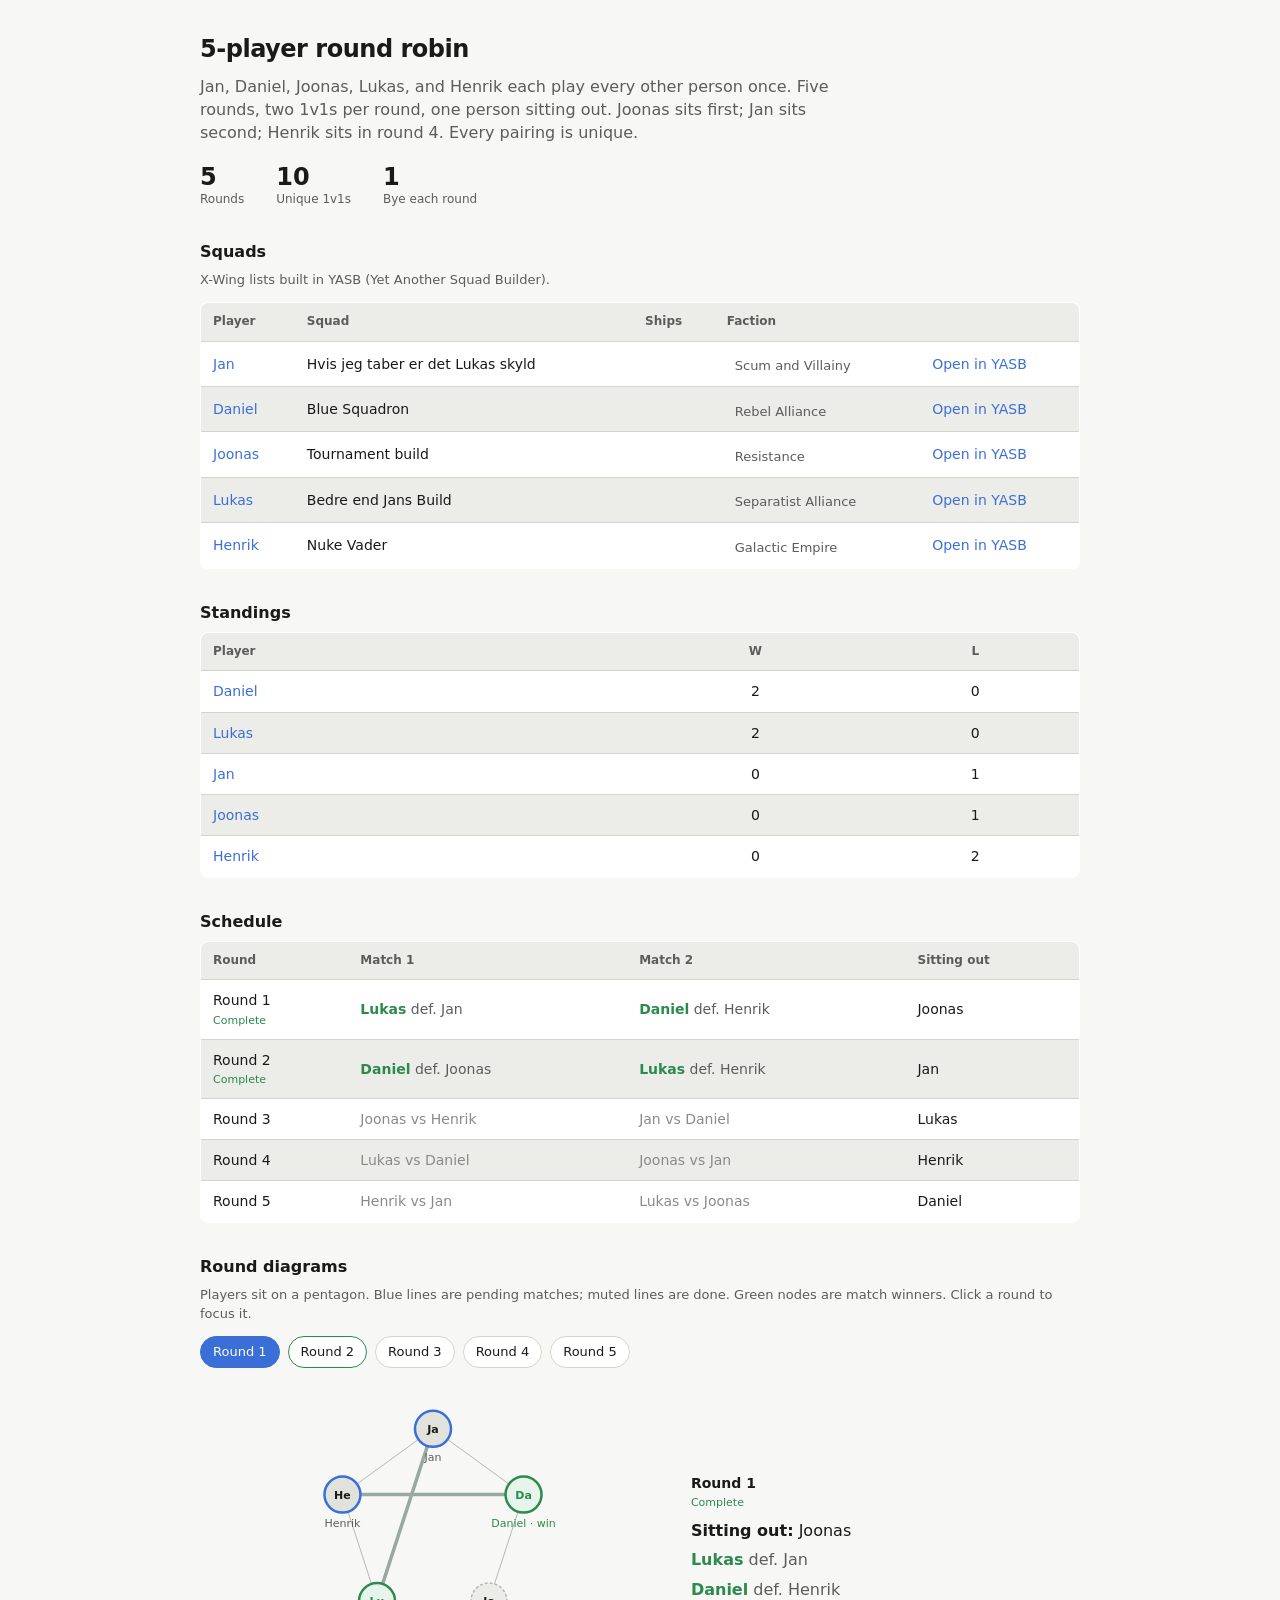
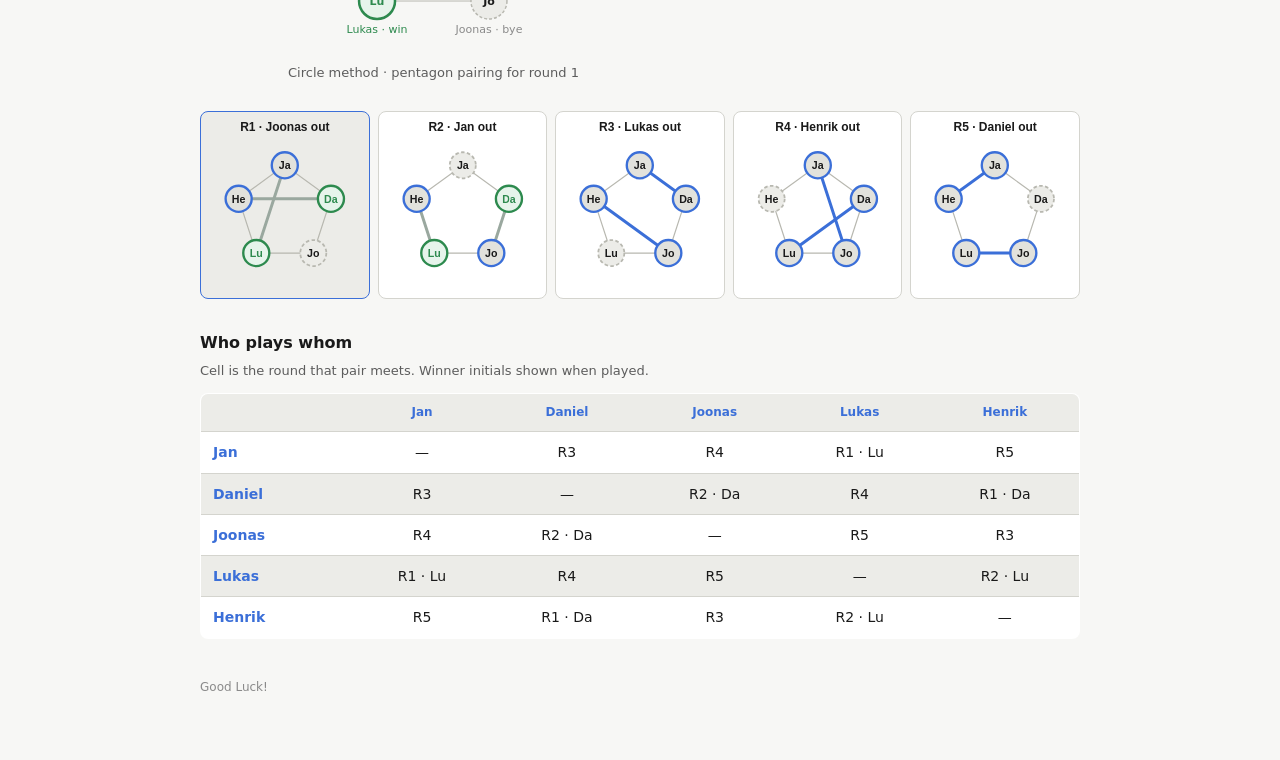
==== commit 654847ba: "round result" ====
--- a/index.html
+++ b/index.html
@@ -275,7 +275,7 @@
     <p class="lede">
       Jan, Daniel, Joonas, Lukas, and Henrik each play every other person once.
       Five rounds, two 1v1s per round, one person sitting out. Joonas sits first;
-      Jan sits second; Henrik sits in round 5. Every pairing is unique.
+      Jan sits second; Henrik sits in round 4. Every pairing is unique.
     </p>
 
     <div class="stats">
@@ -422,13 +422,13 @@
       { round: 1, bye: "Joonas", matches: [["Jan", "Lukas"], ["Daniel", "Henrik"]] },
       { round: 2, bye: "Jan", matches: [["Daniel", "Joonas"], ["Henrik", "Lukas"]] },
       { round: 3, bye: "Lukas", matches: [["Joonas", "Henrik"], ["Jan", "Daniel"]] },
-      { round: 4, bye: "Daniel", matches: [["Henrik", "Jan"], ["Lukas", "Joonas"]] },
-      { round: 5, bye: "Henrik", matches: [["Lukas", "Daniel"], ["Joonas", "Jan"]] },
+      { round: 4, bye: "Henrik", matches: [["Lukas", "Daniel"], ["Joonas", "Jan"]] },
+      { round: 5, bye: "Daniel", matches: [["Henrik", "Jan"], ["Lukas", "Joonas"]] },
     ];
 
     const RESULTS = {
       1: ["Lukas", "Daniel"],
-      2: ["Daniel", null],
+      2: ["Daniel", "Lukas"],
     };
 
     const pairKey = (a, b) => [a, b].sort().join("|");
